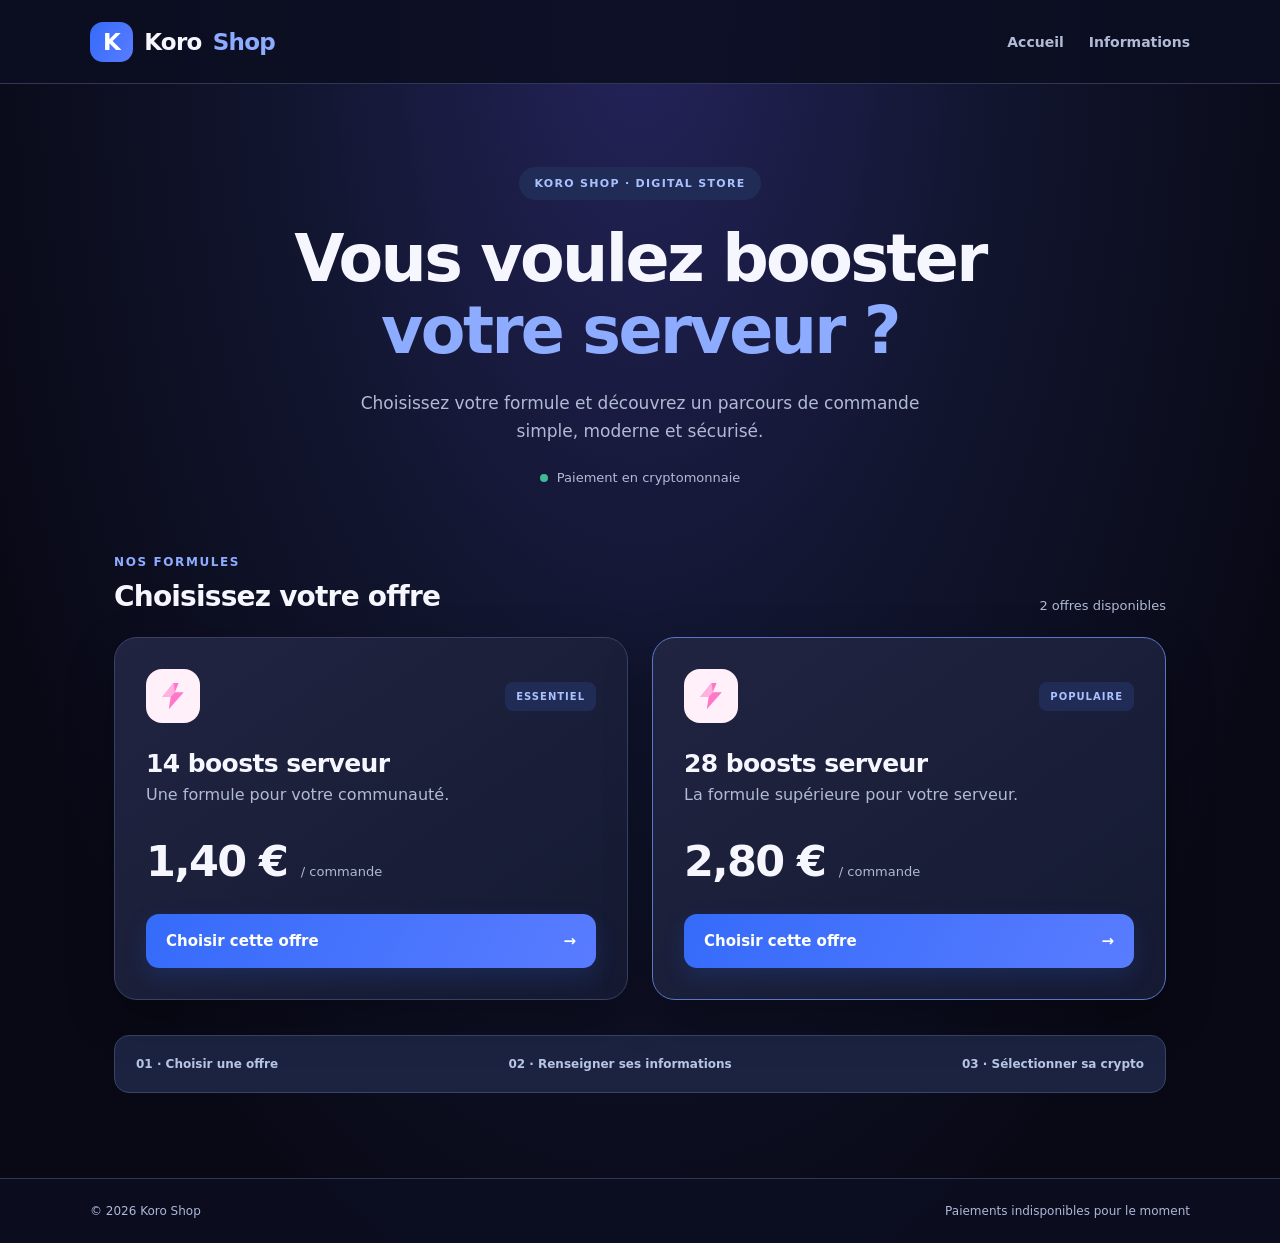
==== index.html @ 8ef01053 "Add files via upload" ====
<!doctype html><html lang="fr"><head><meta charset="utf-8"><meta name="viewport" content="width=device-width,initial-scale=1"><meta name="theme-color" content="#0c1530"><title>Koro Shop — Accueil</title><link rel="stylesheet" href="style.css"></head><body><header><a class="brand" href="index.html"><span class="mark">K</span>Koro <b>Shop</b></a><nav><a href="index.html">Accueil</a><a href="about.html">Informations</a></nav></header><main><section class="hero"><span class="pill">KORO SHOP · DIGITAL STORE</span><h1>Vous voulez booster<br><em>votre serveur ?</em></h1><p>Choisissez votre formule et découvrez un parcours de commande simple, moderne et sécurisé.</p><div class="hero-line"><span class="dot"></span> Paiement en cryptomonnaie</div></section><section class="offers"><div class="section-top"><div><span class="eyebrow">NOS FORMULES</span><h2>Choisissez votre offre</h2></div><span class="soft">2 offres disponibles</span></div><div class="grid"><article class="card"><div class="card-top"><svg class="boost-icon" viewBox="0 0 64 64" aria-label="Icône de boost" role="img"><path fill="#ff77c8" d="M33 4 9 34h18l-4 26 32-36H36l8-20z"/><path fill="#ffb2df" d="M33 4 9 34h18l9-10z"/></svg><span class="tag">ESSENTIEL</span></div><h3>14 boosts serveur</h3><p>Une formule pour votre communauté.</p><div class="price">1,40 € <small>/ commande</small></div><a class="btn" href="checkout.html?plan=14">Choisir cette offre <span>→</span></a></article><article class="card featured"><div class="card-top"><svg class="boost-icon" viewBox="0 0 64 64" aria-label="Icône de boost" role="img"><path fill="#ff77c8" d="M33 4 9 34h18l-4 26 32-36H36l8-20z"/><path fill="#ffb2df" d="M33 4 9 34h18l9-10z"/></svg><span class="tag">POPULAIRE</span></div><h3>28 boosts serveur</h3><p>La formule supérieure pour votre serveur.</p><div class="price">2,80 € <small>/ commande</small></div><a class="btn" href="checkout.html?plan=28">Choisir cette offre <span>→</span></a></article></div></section><section class="bottom-strip"><span>01 · Choisir une offre</span><span>02 · Renseigner ses informations</span><span>03 · Sélectionner sa crypto</span></section></main><footer>© 2026 Koro Shop <span>Paiements indisponibles pour le moment</span></footer><script src="app.js"></script><script src="snow.js" defer></script></body></html>
---- style.css ----
:root{font-family:Inter,ui-sans-serif,system-ui,-apple-system,"Segoe UI",sans-serif;color:#14203d;background:#f5f8ff}*{box-sizing:border-box}body{margin:0;min-height:100vh}a{text-decoration:none;color:inherit}header{height:84px;background:#fff;border-bottom:1px solid #e6ebf7;display:flex;align-items:center;gap:32px;padding:0 max(24px,calc((100% - 1100px)/2))}.brand{display:flex;align-items:center;gap:11px;font-weight:850;font-size:23px;letter-spacing:-.7px}.brand b{color:#346cf6}.mark{background:linear-gradient(145deg,#2762ee,#6da3ff);border-radius:13px;color:#fff;padding:7px 13px;font-weight:900}nav{display:flex;gap:25px;margin-left:auto;color:#66728b;font-weight:600;font-size:14px}nav a:hover{color:#3169f3}.demo{font-size:11px;letter-spacing:1px;color:#3773ee;border:1px solid #d6e4ff;border-radius:8px;padding:7px 9px;font-weight:800}main{max-width:1100px;margin:0 auto;padding:58px 24px 85px;min-height:calc(100vh - 155px)}.hero{text-align:center;padding:25px 0 66px}.pill{display:inline-block;color:#316df3;background:#e9f1ff;padding:10px 15px;border-radius:999px;font-weight:800;font-size:11px;letter-spacing:1.3px}.hero h1{font-size:clamp(38px,5.5vw,65px);line-height:1.1;letter-spacing:-2.6px;margin:23px 0}.hero h1 em{font-style:normal;color:#346df2}.hero p{max-width:610px;margin:auto;font-size:17px}.hero-line{margin-top:25px;color:#6b7b98;font-size:13px}.dot{display:inline-block;width:8px;height:8px;background:#40b997;border-radius:50%;margin-right:5px}p{color:#74809a;line-height:1.65}.section-top{display:flex;align-items:end;justify-content:space-between;margin-bottom:24px}.eyebrow{color:#3473ee;font-size:12px;font-weight:850;letter-spacing:1.6px}.section-top h2{font-size:28px;margin:10px 0 0;letter-spacing:-.8px}.soft{color:#8894ac;font-size:13px}.grid{display:grid;grid-template-columns:repeat(2,minmax(0,1fr));gap:24px}.card,.panel{background:#fff;border:1px solid #e2e9f7;border-radius:23px;padding:31px;box-shadow:0 12px 35px rgba(33,66,125,.05)}.card{transition:transform .3s cubic-bezier(.2,.8,.2,1),box-shadow .3s,border-color .3s}.card:hover{transform:translateY(-12px) scale(1.016);box-shadow:0 24px 50px rgba(45,104,225,.17);border-color:#7da6ff}.featured{border-color:#b7ceff}.card-top{display:flex;justify-content:space-between;align-items:center}.boost-icon{width:54px;height:54px;background:#fff0fa;padding:12px;border-radius:16px}.tag{font-size:10px;letter-spacing:1px;color:#316df3;background:#eaf1ff;border-radius:8px;padding:9px 11px;font-weight:850}.card h3{font-size:25px;margin:26px 0 4px;letter-spacing:-.6px}.card p{margin:0}.price{font-size:43px;font-weight:850;letter-spacing:-1.6px;margin:28px 0}.price small{font-size:13px;color:#97a2b8;font-weight:500;letter-spacing:0}.btn{display:flex;align-items:center;justify-content:space-between;gap:20px;background:linear-gradient(110deg,#2f65ed,#4a85ff);border:0;border-radius:13px;padding:18px 20px;color:#fff;font-size:15px;font-weight:800;box-shadow:0 9px 22px #326beb2b;cursor:pointer;transition:transform .2s,filter .2s}.btn:hover{transform:translateY(-2px);filter:brightness(1.05)}.btn:disabled{opacity:.4;cursor:not-allowed;transform:none}.bottom-strip{display:flex;justify-content:space-between;gap:20px;border:1px solid #e1eafa;border-radius:15px;margin-top:35px;padding:21px;color:#7c8aa5;font-size:12px;font-weight:700}.narrow{max-width:730px}.back{display:inline-block;margin-bottom:28px;color:#6c7c9b;font-size:14px}.summary{display:flex;align-items:center;justify-content:space-between;padding:22px 24px;border-radius:17px;background:#eaf0fb;color:#62728e;margin-bottom:38px;font-size:12px;font-weight:800;letter-spacing:.8px}.summary strong{font-size:23px;color:#172c55;letter-spacing:0}.stephead span{color:#3875ef;font-size:12px;font-weight:850;letter-spacing:1.4px}.stephead h1{font-size:36px;margin:12px 0 4px;letter-spacing:-1.3px}.stephead p{margin:0 0 22px}.progress{height:6px;background:#e4eaf6;border-radius:99px;margin-bottom:29px;overflow:hidden}.progress i{display:block;height:100%;background:#3977f4;border-radius:99px}.panel label{display:block;margin:12px 0 10px;font-size:14px;font-weight:750}.panel label b{color:#3776ee}.panel input{width:100%;border:1px solid #dce4f3;border-radius:12px;padding:17px;font:inherit;margin-bottom:19px;outline:none}.panel input:focus{border-color:#3977f4;box-shadow:0 0 0 3px #3977f41c}.notice{background:#eff5ff;border:1px solid #dce9ff;color:#607493;padding:17px 18px;border-radius:13px;line-height:1.6;font-size:13px;margin:18px 0 23px}.wide{width:100%}.coin-list{margin-top:19px}.coin{width:100%;display:flex;align-items:center;gap:17px;background:#fff;border:1px solid #dfe6f1;border-radius:14px;padding:15px;margin:11px 0;text-align:left;cursor:pointer;transition:background .2s,border-color .2s,transform .2s}.coin:hover{transform:translateX(3px);border-color:#a6c1ff}.coin.selected{background:#eef4ff;border-color:#3977f4}.crypto-logo{display:grid;place-items:center;color:#fff;width:47px;height:47px;border-radius:12px;font-size:29px;font-weight:800}.coin strong{display:block;font-size:16px}.coin small{display:block;color:#8795ac;margin-top:3px}.check{margin-left:auto;width:19px;height:19px;border:2px solid #c8d3e7;border-radius:50%}.coin.selected .check{border:6px solid #3a76f3}.detail-list{margin:25px 0}.detail-row{display:flex;justify-content:space-between;gap:18px;padding:17px 0;border-bottom:1px solid #e7edf8;font-size:14px}.detail-row span{color:#8591a7}.detail-row strong{text-align:right;overflow-wrap:anywhere}footer{display:flex;justify-content:space-between;gap:10px;border-top:1px solid #e5eaf5;padding:25px max(24px,calc((100% - 1100px)/2));font-size:12px;color:#8a97ae;background:#fff}@media(max-width:650px){header{height:75px;padding:0 18px;gap:12px}.brand{font-size:18px}.mark{padding:6px 10px}nav{gap:12px;font-size:12px}.demo{display:none}main{padding:35px 18px 55px}.hero{padding:15px 0 43px}.hero h1{letter-spacing:-1.5px}.hero p{font-size:15px}.grid{grid-template-columns:1fr}.card,.panel{padding:23px}.section-top h2{font-size:24px}.soft{display:none}.bottom-strip{flex-direction:column}.stephead h1{font-size:30px}footer{flex-direction:column}}@media(prefers-reduced-motion:reduce){*,*:before,*:after{transition:none!important;animation:none!important}}
/* Koro Shop · nuit bleutée inspirée de la première maquette */
:root{color-scheme:dark;color:#f6f6ff;background:#090916}
body{background:radial-gradient(ellipse at 50% 0%,#25235b 0%,#11152e 40%,#090916 78%);color:#f6f6ff}
header,footer{background:rgba(12,14,34,.88);border-color:#333653;color:#aeb8d8}
.brand,.section-top h2,.card h3,.stephead h1,.summary strong,.detail-row strong{color:#f6f6ff}
nav{color:#b2bbd6}nav a:hover{color:#a6bdff}
.mark,.btn{background:linear-gradient(115deg,#356bfa,#597cff)}.brand b,.hero h1 em,.eyebrow{color:#8eacff}
.hero p,p,.soft,.hero-line,.card p{color:#b1bad5}
.pill,.tag{background:#202c55;color:#a9c2ff}
.card,.panel{background:linear-gradient(145deg,#202441,#151a32);border-color:#3a4163;box-shadow:0 18px 48px #0004}
.card:hover{border-color:#638eff;box-shadow:0 24px 55px #132f88a1}
.featured{border-color:#5b76c7}
.price small,.back,.detail-row span{color:#aeb9d3}
.bottom-strip,.summary,.notice{background:#1b2341;border-color:#384568;color:#b7c5e5}
.panel input,.coin{background:#141a31;border-color:#3d4868;color:#f5f7ff}
.panel input:focus,.coin.selected{background:#202d51;border-color:#7199ff}
.coin small{color:#b0bed9}.detail-row{border-color:#38425e}
footer{position:relative;z-index:2}
main,header{position:relative;z-index:2}
.snowfield{position:fixed;inset:0;pointer-events:none;overflow:hidden;z-index:1}
.snowflake{position:absolute;top:-15px;border-radius:50%;background:#e4edff;opacity:.55;animation:snowfall linear infinite;filter:blur(.3px)}
@keyframes snowfall{from{transform:translate3d(0,-15px,0)}to{transform:translate3d(45px,105vh,0)}}
@media(prefers-reduced-motion:reduce){.snowfield{display:none}}
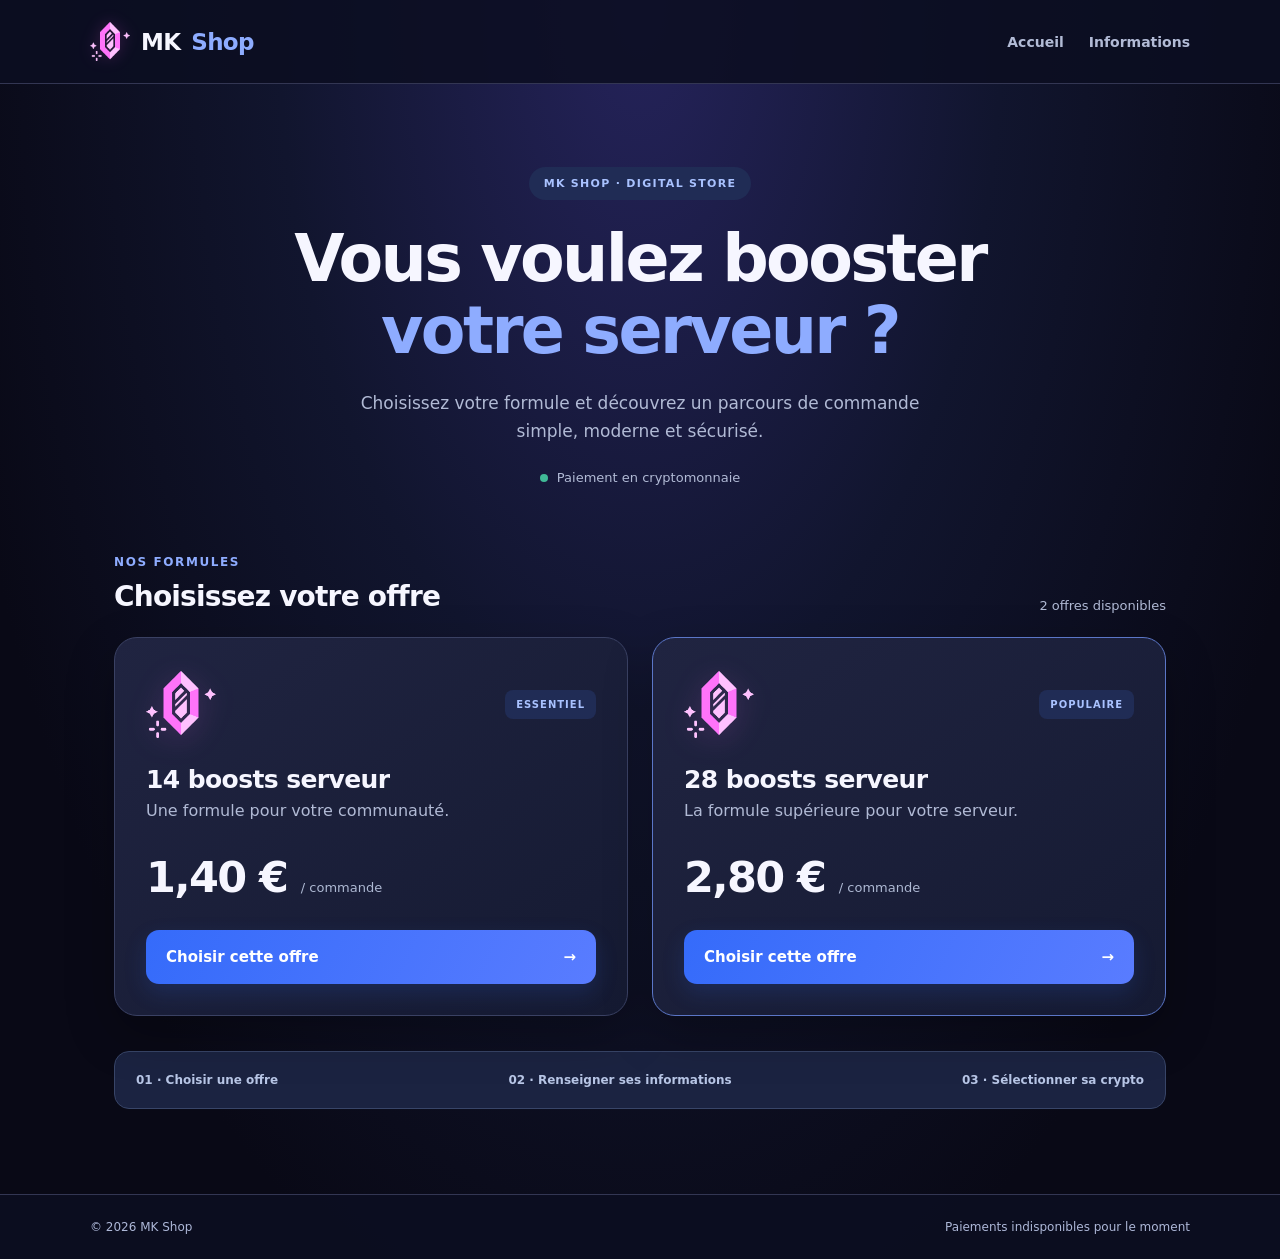
==== commit 33c8c6ab: "Add files via upload" ====
--- a/index.html
+++ b/index.html
@@ -1 +1 @@
-<!doctype html><html lang="fr"><head><meta charset="utf-8"><meta name="viewport" content="width=device-width,initial-scale=1"><meta name="theme-color" content="#0c1530"><title>Koro Shop — Accueil</title><link rel="stylesheet" href="style.css"></head><body><header><a class="brand" href="index.html"><span class="mark">K</span>Koro <b>Shop</b></a><nav><a href="index.html">Accueil</a><a href="about.html">Informations</a></nav></header><main><section class="hero"><span class="pill">KORO SHOP · DIGITAL STORE</span><h1>Vous voulez booster<br><em>votre serveur ?</em></h1><p>Choisissez votre formule et découvrez un parcours de commande simple, moderne et sécurisé.</p><div class="hero-line"><span class="dot"></span> Paiement en cryptomonnaie</div></section><section class="offers"><div class="section-top"><div><span class="eyebrow">NOS FORMULES</span><h2>Choisissez votre offre</h2></div><span class="soft">2 offres disponibles</span></div><div class="grid"><article class="card"><div class="card-top"><svg class="boost-icon" viewBox="0 0 64 64" aria-label="Icône de boost" role="img"><path fill="#ff77c8" d="M33 4 9 34h18l-4 26 32-36H36l8-20z"/><path fill="#ffb2df" d="M33 4 9 34h18l9-10z"/></svg><span class="tag">ESSENTIEL</span></div><h3>14 boosts serveur</h3><p>Une formule pour votre communauté.</p><div class="price">1,40 € <small>/ commande</small></div><a class="btn" href="checkout.html?plan=14">Choisir cette offre <span>→</span></a></article><article class="card featured"><div class="card-top"><svg class="boost-icon" viewBox="0 0 64 64" aria-label="Icône de boost" role="img"><path fill="#ff77c8" d="M33 4 9 34h18l-4 26 32-36H36l8-20z"/><path fill="#ffb2df" d="M33 4 9 34h18l9-10z"/></svg><span class="tag">POPULAIRE</span></div><h3>28 boosts serveur</h3><p>La formule supérieure pour votre serveur.</p><div class="price">2,80 € <small>/ commande</small></div><a class="btn" href="checkout.html?plan=28">Choisir cette offre <span>→</span></a></article></div></section><section class="bottom-strip"><span>01 · Choisir une offre</span><span>02 · Renseigner ses informations</span><span>03 · Sélectionner sa crypto</span></section></main><footer>© 2026 Koro Shop <span>Paiements indisponibles pour le moment</span></footer><script src="app.js"></script><script src="snow.js" defer></script></body></html>+<!doctype html><html lang="fr"><head><meta charset="utf-8"><meta name="viewport" content="width=device-width,initial-scale=1"><meta name="theme-color" content="#0c1530"><title>MK Shop — Accueil</title><link rel="stylesheet" href="style.css"></head><body><header><a class="brand" href="index.html"><img class="brand-logo" src="boost-logo.png" alt="Logo MK Shop">MK <b>Shop</b></a><nav><a href="index.html">Accueil</a><a href="about.html">Informations</a></nav></header><main><section class="hero"><span class="pill">MK SHOP · DIGITAL STORE</span><h1>Vous voulez booster<br><em>votre serveur ?</em></h1><p>Choisissez votre formule et découvrez un parcours de commande simple, moderne et sécurisé.</p><div class="hero-line"><span class="dot"></span> Paiement en cryptomonnaie</div></section><section class="offers"><div class="section-top"><div><span class="eyebrow">NOS FORMULES</span><h2>Choisissez votre offre</h2></div><span class="soft">2 offres disponibles</span></div><div class="grid"><article class="card"><div class="card-top"><img class="boost-icon" src="boost-logo.png" alt="Boost serveur Discord"><span class="tag">ESSENTIEL</span></div><h3>14 boosts serveur</h3><p>Une formule pour votre communauté.</p><div class="price">1,40 € <small>/ commande</small></div><a class="btn" href="checkout.html?plan=14">Choisir cette offre <span>→</span></a></article><article class="card featured"><div class="card-top"><img class="boost-icon" src="boost-logo.png" alt="Boost serveur Discord"><span class="tag">POPULAIRE</span></div><h3>28 boosts serveur</h3><p>La formule supérieure pour votre serveur.</p><div class="price">2,80 € <small>/ commande</small></div><a class="btn" href="checkout.html?plan=28">Choisir cette offre <span>→</span></a></article></div></section><section class="bottom-strip"><span>01 · Choisir une offre</span><span>02 · Renseigner ses informations</span><span>03 · Sélectionner sa crypto</span></section></main><footer>© 2026 MK Shop <span>Paiements indisponibles pour le moment</span></footer><script src="app.js"></script><script src="snow.js" defer></script></body></html>
--- a/style.css
+++ b/style.css
@@ -22,3 +22,8 @@
 .snowflake{position:absolute;top:-15px;border-radius:50%;background:#e4edff;opacity:.55;animation:snowfall linear infinite;filter:blur(.3px)}
 @keyframes snowfall{from{transform:translate3d(0,-15px,0)}to{transform:translate3d(45px,105vh,0)}}
 @media(prefers-reduced-motion:reduce){.snowfield{display:none}}
+
+/* MK Shop V5: logo rose fourni */
+.brand-logo{width:40px;height:40px;object-fit:contain;filter:drop-shadow(0 0 8px rgba(255,100,245,.22))}
+.boost-icon{width:70px;height:70px;object-fit:contain;padding:0;background:transparent;border-radius:0;filter:drop-shadow(0 6px 14px rgba(244,107,246,.18))}
+@media(max-width:650px){.brand-logo{width:34px;height:34px}}
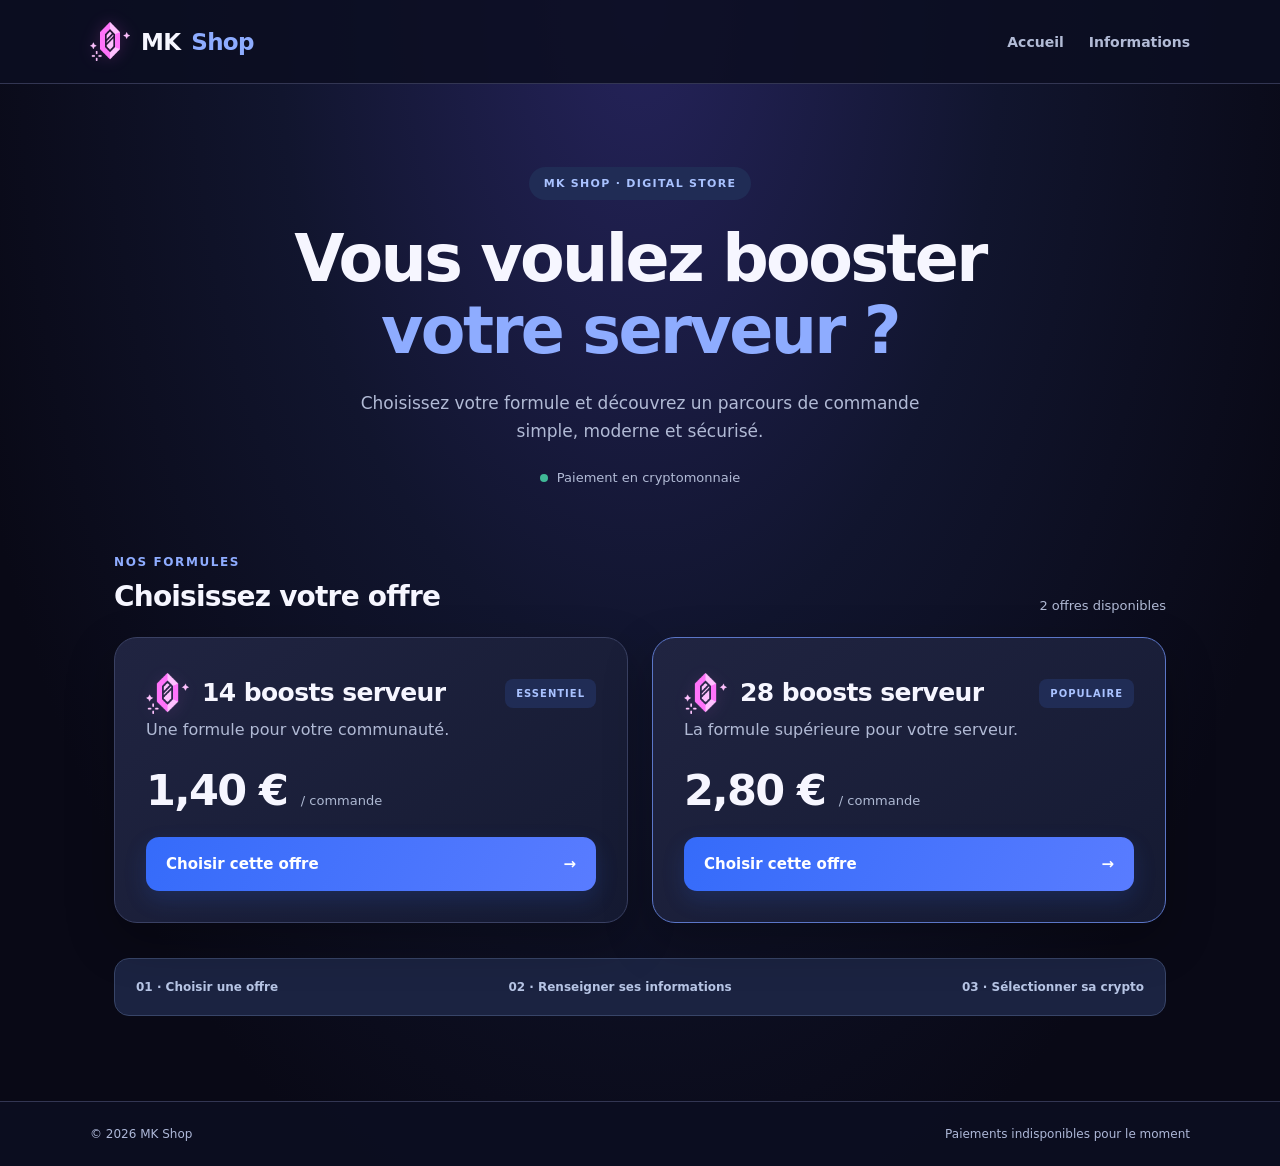
==== commit 575e9623: "Add files via upload" ====
--- a/index.html
+++ b/index.html
@@ -1 +1 @@
-<!doctype html><html lang="fr"><head><meta charset="utf-8"><meta name="viewport" content="width=device-width,initial-scale=1"><meta name="theme-color" content="#0c1530"><title>MK Shop — Accueil</title><link rel="stylesheet" href="style.css"></head><body><header><a class="brand" href="index.html"><img class="brand-logo" src="boost-logo.png" alt="Logo MK Shop">MK <b>Shop</b></a><nav><a href="index.html">Accueil</a><a href="about.html">Informations</a></nav></header><main><section class="hero"><span class="pill">MK SHOP · DIGITAL STORE</span><h1>Vous voulez booster<br><em>votre serveur ?</em></h1><p>Choisissez votre formule et découvrez un parcours de commande simple, moderne et sécurisé.</p><div class="hero-line"><span class="dot"></span> Paiement en cryptomonnaie</div></section><section class="offers"><div class="section-top"><div><span class="eyebrow">NOS FORMULES</span><h2>Choisissez votre offre</h2></div><span class="soft">2 offres disponibles</span></div><div class="grid"><article class="card"><div class="card-top"><img class="boost-icon" src="boost-logo.png" alt="Boost serveur Discord"><span class="tag">ESSENTIEL</span></div><h3>14 boosts serveur</h3><p>Une formule pour votre communauté.</p><div class="price">1,40 € <small>/ commande</small></div><a class="btn" href="checkout.html?plan=14">Choisir cette offre <span>→</span></a></article><article class="card featured"><div class="card-top"><img class="boost-icon" src="boost-logo.png" alt="Boost serveur Discord"><span class="tag">POPULAIRE</span></div><h3>28 boosts serveur</h3><p>La formule supérieure pour votre serveur.</p><div class="price">2,80 € <small>/ commande</small></div><a class="btn" href="checkout.html?plan=28">Choisir cette offre <span>→</span></a></article></div></section><section class="bottom-strip"><span>01 · Choisir une offre</span><span>02 · Renseigner ses informations</span><span>03 · Sélectionner sa crypto</span></section></main><footer>© 2026 MK Shop <span>Paiements indisponibles pour le moment</span></footer><script src="app.js"></script><script src="snow.js" defer></script></body></html>+<!doctype html><html lang="fr"><head><meta charset="utf-8"><meta name="viewport" content="width=device-width,initial-scale=1"><meta name="theme-color" content="#0c1530"><title>MK Shop — Accueil</title><link rel="stylesheet" href="style.css"></head><body><header><a class="brand" href="index.html"><img class="brand-logo" src="boost-logo.png" alt="Logo MK Shop">MK <b>Shop</b></a><nav><a href="index.html">Accueil</a><a href="about.html">Informations</a></nav></header><main><section class="hero"><span class="pill">MK SHOP · DIGITAL STORE</span><h1>Vous voulez booster<br><em>votre serveur ?</em></h1><p>Choisissez votre formule et découvrez un parcours de commande simple, moderne et sécurisé.</p><div class="hero-line"><span class="dot"></span> Paiement en cryptomonnaie</div></section><section class="offers"><div class="section-top"><div><span class="eyebrow">NOS FORMULES</span><h2>Choisissez votre offre</h2></div><span class="soft">2 offres disponibles</span></div><div class="grid"><article class="card"><div class="card-top"><div class="offer-heading"><img class="boost-icon" src="boost-logo.png" alt="Boost serveur Discord"><h3>14 boosts serveur</h3></div><span class="tag">ESSENTIEL</span></div><p>Une formule pour votre communauté.</p><div class="price">1,40 € <small>/ commande</small></div><a class="btn" href="checkout.html?plan=14">Choisir cette offre <span>→</span></a></article><article class="card featured"><div class="card-top"><div class="offer-heading"><img class="boost-icon" src="boost-logo.png" alt="Boost serveur Discord"><h3>28 boosts serveur</h3></div><span class="tag">POPULAIRE</span></div><p>La formule supérieure pour votre serveur.</p><div class="price">2,80 € <small>/ commande</small></div><a class="btn" href="checkout.html?plan=28">Choisir cette offre <span>→</span></a></article></div></section><section class="bottom-strip"><span>01 · Choisir une offre</span><span>02 · Renseigner ses informations</span><span>03 · Sélectionner sa crypto</span></section></main><footer>© 2026 MK Shop <span>Paiements indisponibles pour le moment</span></footer><script src="app.js"></script><script src="snow.js" defer></script></body></html>
--- a/style.css
+++ b/style.css
@@ -27,3 +27,20 @@
 .brand-logo{width:40px;height:40px;object-fit:contain;filter:drop-shadow(0 0 8px rgba(255,100,245,.22))}
 .boost-icon{width:70px;height:70px;object-fit:contain;padding:0;background:transparent;border-radius:0;filter:drop-shadow(0 6px 14px rgba(244,107,246,.18))}
 @media(max-width:650px){.brand-logo{width:34px;height:34px}}
+
+/* V6 · refinement: smaller boost marks, mobile and accessibility */
+.boost-icon{width:43px;height:43px;max-width:43px;max-height:43px;display:block;flex:none;filter:drop-shadow(0 3px 8px rgba(244,107,246,.12))}
+.card-top{min-height:48px}.card{will-change:auto;transform:translateZ(0)}
+.card:focus-within{border-color:#80a5ff;box-shadow:0 18px 45px #132f8870}
+.btn:focus-visible,.coin:focus-visible,a:focus-visible{outline:3px solid #a4bdff;outline-offset:4px}
+button,input,a{-webkit-tap-highlight-color:transparent}
+body{overflow-x:hidden}img{max-width:100%}
+.hero h1{text-wrap:balance}.card h3{margin-top:20px}.price{margin:22px 0}
+@media(hover:none){.card:hover{transform:none;box-shadow:0 18px 48px #0004}.btn:hover{transform:none}.coin:hover{transform:none}}
+@media(max-width:650px){.boost-icon{width:39px;height:39px}.card-top{min-height:42px}.card h3{margin-top:17px}.price{margin:20px 0}.card{border-radius:19px}.hero h1{font-size:clamp(33px,9vw,48px)}.brand{white-space:nowrap}.section-top{gap:10px}}
+@media(max-width:360px){header{padding-inline:12px}nav{gap:9px;font-size:11px}.brand{font-size:16px}.brand-logo{width:29px;height:29px}}
+
+/* V7: offer title aligned horizontally with boost icon */
+.offer-heading{display:flex;align-items:center;gap:13px;min-width:0}.card .offer-heading h3{margin:0;font-size:clamp(18px,2.2vw,25px);line-height:1.2}.card-top{gap:10px}.card-top .tag{flex-shrink:0}@media(max-width:420px){.offer-heading{gap:9px}.card .offer-heading h3{font-size:19px}.card-top .tag{font-size:9px;padding:7px 8px}}
+
+.field-help{display:block;margin:-8px 0 17px;color:#aebcdb;font-size:12px;line-height:1.5}
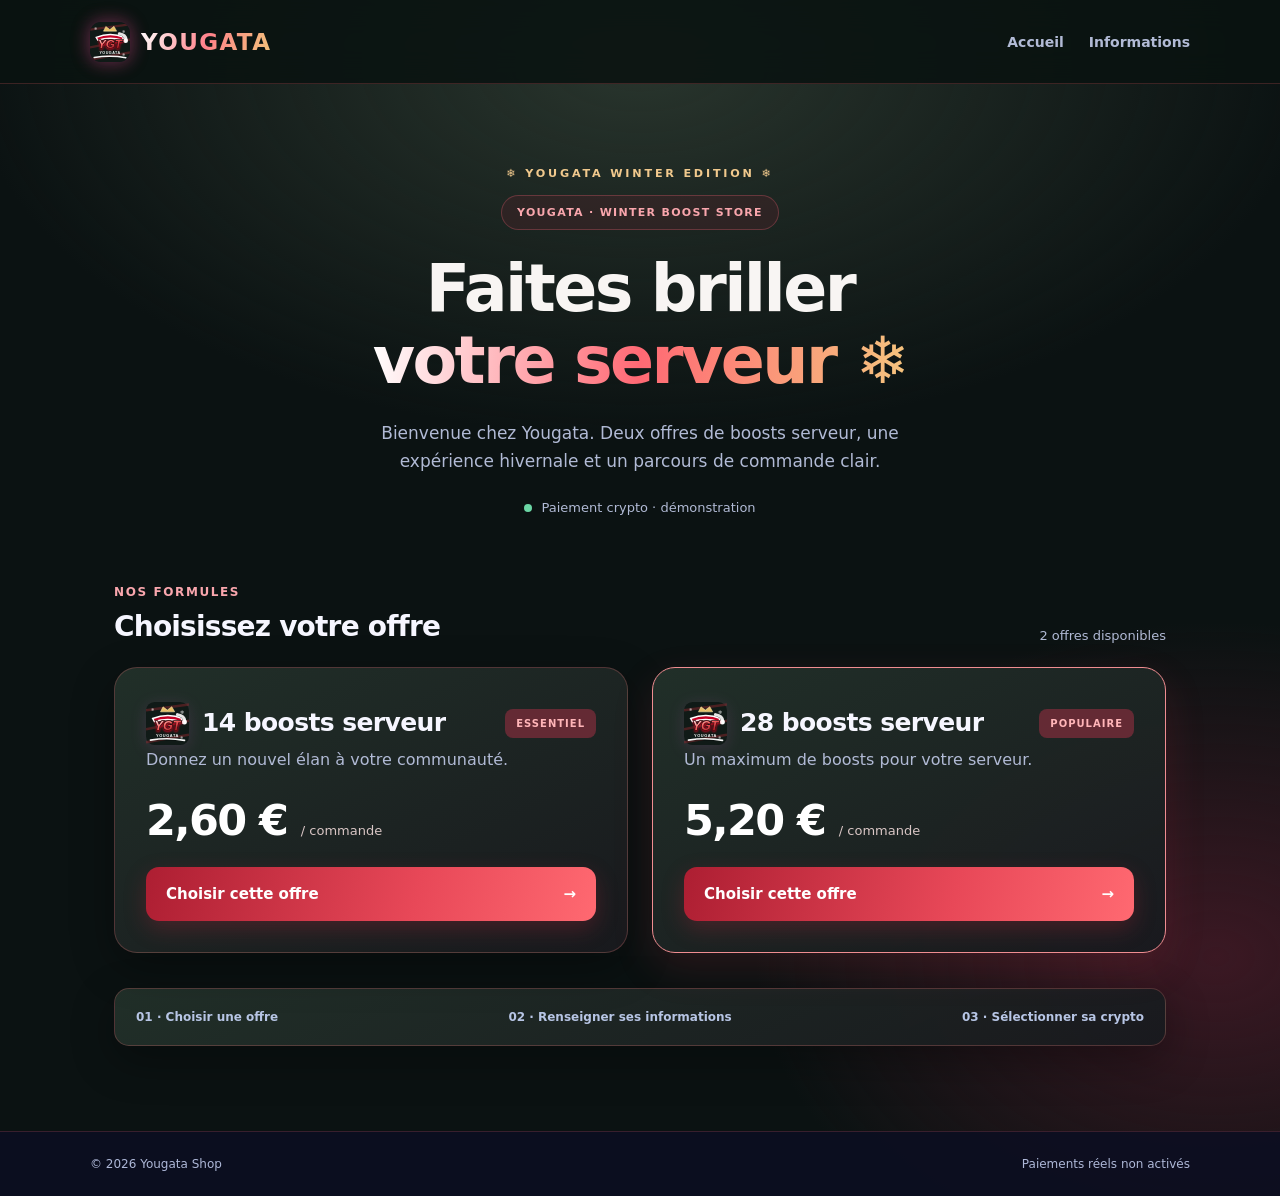
==== commit 442598d1: "Add files via upload" ====
--- a/index.html
+++ b/index.html
@@ -1 +1 @@
-<!doctype html><html lang="fr"><head><meta charset="utf-8"><meta name="viewport" content="width=device-width,initial-scale=1"><meta name="theme-color" content="#0c1530"><title>MK Shop — Accueil</title><link rel="stylesheet" href="style.css"></head><body><header><a class="brand" href="index.html"><img class="brand-logo" src="boost-logo.png" alt="Logo MK Shop">MK <b>Shop</b></a><nav><a href="index.html">Accueil</a><a href="about.html">Informations</a></nav></header><main><section class="hero"><span class="pill">MK SHOP · DIGITAL STORE</span><h1>Vous voulez booster<br><em>votre serveur ?</em></h1><p>Choisissez votre formule et découvrez un parcours de commande simple, moderne et sécurisé.</p><div class="hero-line"><span class="dot"></span> Paiement en cryptomonnaie</div></section><section class="offers"><div class="section-top"><div><span class="eyebrow">NOS FORMULES</span><h2>Choisissez votre offre</h2></div><span class="soft">2 offres disponibles</span></div><div class="grid"><article class="card"><div class="card-top"><div class="offer-heading"><img class="boost-icon" src="boost-logo.png" alt="Boost serveur Discord"><h3>14 boosts serveur</h3></div><span class="tag">ESSENTIEL</span></div><p>Une formule pour votre communauté.</p><div class="price">1,40 € <small>/ commande</small></div><a class="btn" href="checkout.html?plan=14">Choisir cette offre <span>→</span></a></article><article class="card featured"><div class="card-top"><div class="offer-heading"><img class="boost-icon" src="boost-logo.png" alt="Boost serveur Discord"><h3>28 boosts serveur</h3></div><span class="tag">POPULAIRE</span></div><p>La formule supérieure pour votre serveur.</p><div class="price">2,80 € <small>/ commande</small></div><a class="btn" href="checkout.html?plan=28">Choisir cette offre <span>→</span></a></article></div></section><section class="bottom-strip"><span>01 · Choisir une offre</span><span>02 · Renseigner ses informations</span><span>03 · Sélectionner sa crypto</span></section></main><footer>© 2026 MK Shop <span>Paiements indisponibles pour le moment</span></footer><script src="app.js"></script><script src="snow.js" defer></script></body></html>+<!doctype html><html lang="fr"><head><meta charset="utf-8"><meta name="viewport" content="width=device-width,initial-scale=1"><meta name="theme-color" content="#0d1615"><title>Yougata Shop — Accueil</title><link rel="stylesheet" href="style.css"></head><body><header><a class="brand" href="index.html"><img class="brand-logo" src="yougata-logo.svg" alt="Logo Yougata Shop"><b>YOUGATA</b></a><nav><a href="index.html">Accueil</a><a href="about.html">Informations</a></nav></header><main><section class="hero"><span class="pill">YOUGATA · WINTER BOOST STORE</span><h1>Faites briller<br><em>votre serveur ❄</em></h1><p>Bienvenue chez Yougata. Deux offres de boosts serveur, une expérience hivernale et un parcours de commande clair.</p><div class="hero-line"><span class="dot"></span> Paiement crypto · démonstration</div></section><section class="offers"><div class="section-top"><div><span class="eyebrow">NOS FORMULES</span><h2>Choisissez votre offre</h2></div><span class="soft">2 offres disponibles</span></div><div class="grid"><article class="card"><div class="card-top"><div class="offer-heading"><img class="boost-icon" src="yougata-logo.svg" alt="Boost serveur Discord"><h3>14 boosts serveur</h3></div><span class="tag">ESSENTIEL</span></div><p>Donnez un nouvel élan à votre communauté.</p><div class="price">2,60 € <small>/ commande</small></div><a class="btn" href="checkout.html?plan=14">Choisir cette offre <span>→</span></a></article><article class="card featured"><div class="card-top"><div class="offer-heading"><img class="boost-icon" src="yougata-logo.svg" alt="Boost serveur Discord"><h3>28 boosts serveur</h3></div><span class="tag">POPULAIRE</span></div><p>Un maximum de boosts pour votre serveur.</p><div class="price">5,20 € <small>/ commande</small></div><a class="btn" href="checkout.html?plan=28">Choisir cette offre <span>→</span></a></article></div></section><section class="bottom-strip"><span>01 · Choisir une offre</span><span>02 · Renseigner ses informations</span><span>03 · Sélectionner sa crypto</span></section></main><footer>© 2026 Yougata Shop <span>Paiements réels non activés</span></footer><script src="app.js"></script><script src="snow.js" defer></script></body></html>
--- a/style.css
+++ b/style.css
@@ -44,3 +44,37 @@
 .offer-heading{display:flex;align-items:center;gap:13px;min-width:0}.card .offer-heading h3{margin:0;font-size:clamp(18px,2.2vw,25px);line-height:1.2}.card-top{gap:10px}.card-top .tag{flex-shrink:0}@media(max-width:420px){.offer-heading{gap:9px}.card .offer-heading h3{font-size:19px}.card-top .tag{font-size:9px;padding:7px 8px}}
 
 .field-help{display:block;margin:-8px 0 17px;color:#aebcdb;font-size:12px;line-height:1.5}
+
+.wallet-panel{margin:22px 0;padding:19px;border-radius:16px;background:#0a1530;border:1px solid #49649e}.wallet-panel[hidden]{display:none}.wallet-panel p{color:#cad6f5}.wallet-address{padding:15px 12px;margin:13px 0 15px;border:1px solid #6074a2;border-radius:10px;overflow-wrap:anywhere;font-family:ui-monospace,monospace;font-size:14px;color:#fff;background:#101f43;user-select:all}.wallet-panel .btn{margin-bottom:12px}
+
+.quote-box{margin:18px 0;padding:20px;border:1px solid rgba(125,165,255,.3);border-radius:16px;background:rgba(40,78,145,.15)}.quote-box #crypto-amount{display:block;font-size:clamp(1.2rem,3vw,1.8rem);overflow-wrap:anywhere;margin:12px 0;color:#eaf2ff}.quote-box .btn{margin-top:9px}.quote-box #quote-status{margin:12px 0 0}.quote-box .field-help{line-height:1.6}
+
+/* V13 — checkout inspired by the user-provided two-column layout, MK Shop branding */
+.pay-layout{max-width:1240px;margin:40px auto 80px;display:grid;grid-template-columns:minmax(260px,350px) minmax(0,1fr);gap:48px;padding:0 24px;align-items:start}.pay-aside{position:sticky;top:26px;padding:25px;border:1px solid #34466d;background:#101b38;border-radius:18px}.pay-aside h1{font-size:27px;margin:14px 0 30px}.pay-item{display:flex;gap:12px;align-items:center;padding:18px 0;border-top:1px solid #2c3b5b;border-bottom:1px solid #2c3b5b}.pay-item img{width:42px;height:42px;object-fit:contain}.pay-item div{flex:1;min-width:0}.pay-item small,.invoice-head small{display:block;color:#9bafd3;margin-top:5px}.pay-item strong{font-size:14px}.pay-total{display:flex;justify-content:space-between;align-items:center;padding:25px 0;font-size:17px}.pay-steps{display:flex;gap:13px;flex-wrap:wrap;color:#9caed3;font-size:12px;margin-bottom:24px}.pay-steps strong{color:#dce8ff}.pay-main{min-width:0}.pay-main>.panel{margin-bottom:16px}.pay-invoice{border:1px solid #34466d;border-radius:17px;background:#101b38;overflow:hidden;margin:16px 0}.invoice-head{padding:18px 20px;display:flex;align-items:center;justify-content:space-between;gap:12px;border-bottom:1px solid #34466d;flex-wrap:wrap}.pay-status{font-size:12px;color:#b7c5e1}.pay-status i{display:inline-block;width:8px;height:8px;background:#f0bc50;border-radius:50%;margin-right:6px}.invoice-body{padding:22px}.qr-area{min-height:235px;display:flex;flex-direction:column;align-items:center;justify-content:center;gap:8px;background:#fff;color:#34415c;border-radius:14px;margin-bottom:20px}.qr-area img{image-rendering:pixelated}.qr-area small{font-size:11px;color:#6c7690}.pay-how{margin-top:20px;border-top:1px solid #34466d;padding-top:15px}.pay-how p{font-size:13px;color:#b5c5e5}.pay-info{margin-top:20px}.pay-info .detail-row{overflow-wrap:anywhere}.pay-info .detail-row strong{text-align:right;max-width:65%}@media(max-width:780px){.pay-layout{display:block;margin:22px auto;padding:0 14px}.pay-aside{position:static;margin-bottom:26px}.invoice-body{padding:14px}.pay-steps{font-size:11px}}
+
+.quote-detail{display:flex;justify-content:space-between;gap:16px;padding:12px 0;border-top:1px solid rgba(125,165,255,.17);font-size:13px;align-items:center}.quote-detail span{color:#aebfe2}.quote-detail strong{text-align:right;overflow-wrap:anywhere}.demo-flow{display:grid;gap:8px;margin:15px 0}.demo-flow span{font-size:13px;padding:10px 12px;background:rgba(125,165,255,.09);border-radius:9px;color:#d9e6ff}
+
+/* V15 — page de test Discord réservée à l'administrateur */
+.admin-test-page{max-width:720px;margin:65px auto 110px;padding:0 20px}.admin-test-panel{padding:clamp(22px,5vw,38px)}.admin-test-panel h1{font-size:clamp(24px,4vw,34px);margin:12px 0 16px}.admin-test-panel>p{color:#b7c8e8;line-height:1.65}.admin-test-panel form{margin-top:26px;display:grid;gap:12px}.admin-test-panel label{font-weight:700}.admin-test-panel input{width:100%;min-height:50px;padding:13px 15px;border-radius:11px;background:#0b1630;border:1px solid #6074a2;color:#fff;font:inherit;box-sizing:border-box}.admin-test-panel input:focus{outline:2px solid #7196ff;outline-offset:2px}.admin-hint{font-size:12px;color:#9cb0d6!important;line-height:1.55}.admin-result{padding:14px;border-radius:10px;background:#111f42;border:1px solid #354b79;overflow-wrap:anywhere;margin-top:22px!important}.admin-test-panel button:disabled{opacity:.65;cursor:wait}
+
+/* Yougata Winter Edition — custom visual layer */
+:root{color-scheme:dark;--you-red:#ed334b;--you-red-soft:#ff7180;--you-green:#14352a;--you-gold:#f6d48b}
+html{scroll-behavior:smooth}
+body{background:radial-gradient(ellipse 75% 45% at 50% 5%,#29352d 0%,transparent 70%),radial-gradient(ellipse 45% 35% at 95% 80%,#3b1823 0%,transparent 80%),#0b1212;color:#f8f5f3}
+body:before{content:"";position:fixed;inset:0;pointer-events:none;opacity:.16;background:repeating-linear-gradient(115deg,transparent 0 48px,#f6e8df 49px,transparent 50px 100px);z-index:-1}
+header{background:rgba(10,19,17,.87);border-bottom:1px solid rgba(239,93,99,.22);backdrop-filter:blur(16px)}
+.brand{letter-spacing:.06em;font-weight:900}.brand b{background:linear-gradient(110deg,#fff,#ff818a,#f1c37a);background-clip:text;-webkit-background-clip:text;color:transparent}
+.brand-logo{border-radius:11px;box-shadow:0 0 20px #e33b4b44}
+.hero{position:relative}.hero:before{content:"❄  YOUGATA WINTER EDITION  ❄";display:block;font-size:.7rem;letter-spacing:.25em;color:#f1c98d;margin-bottom:15px;font-weight:900}
+.hero h1 em{background:linear-gradient(95deg,#fff,#ff6974,#f6c57e);-webkit-background-clip:text;background-clip:text;color:transparent;font-style:normal}
+.pill,.eyebrow{color:#f9a6ad!important}.pill{border:1px solid #f166764a;background:#55232c55}
+.card,.panel,.pay-aside,.pay-invoice,.quote-box,.bottom-strip,.notice{background:linear-gradient(155deg,rgba(34,49,42,.96),rgba(25,26,30,.97))!important;border-color:#a65a5b66!important;box-shadow:0 14px 44px #0005}
+.card.featured{border-color:#f08d91!important;box-shadow:0 15px 42px #d9374d24}
+.card:hover{transform:translateY(-6px);border-color:#ff8c91!important;box-shadow:0 22px 50px #f54b5833}
+.btn{background:linear-gradient(105deg,#ad1e32,#e84858 60%,#ff6971)!important;color:#fff!important;box-shadow:0 8px 22px #ac26374d;transition:transform .2s,filter .2s,box-shadow .2s}
+.btn:hover{transform:translateY(-2px);filter:brightness(1.08);box-shadow:0 11px 28px #d72d4566}
+.tag{background:#642a34!important;color:#ffb5b8!important}.price{color:#fff}.price small{color:#d9c6c5}
+.coin{background:#161e1e!important;border-color:#685255!important}.coin:hover,.coin.active,.coin.selected{border-color:#f27d86!important;background:#322529!important}
+input{background:#101b1b!important;border-color:#72555a!important;color:#fff!important}input:focus-visible,button:focus-visible,a:focus-visible{outline:3px solid #ffb0b3!important;outline-offset:3px}
+footer{border-top:1px solid #7e3a4566} .dot,.pay-status i{background:#6bd6a4!important}
+@media(prefers-reduced-motion:reduce){*,*:before,*:after{animation-duration:.01ms!important;transition-duration:.01ms!important;scroll-behavior:auto!important}}
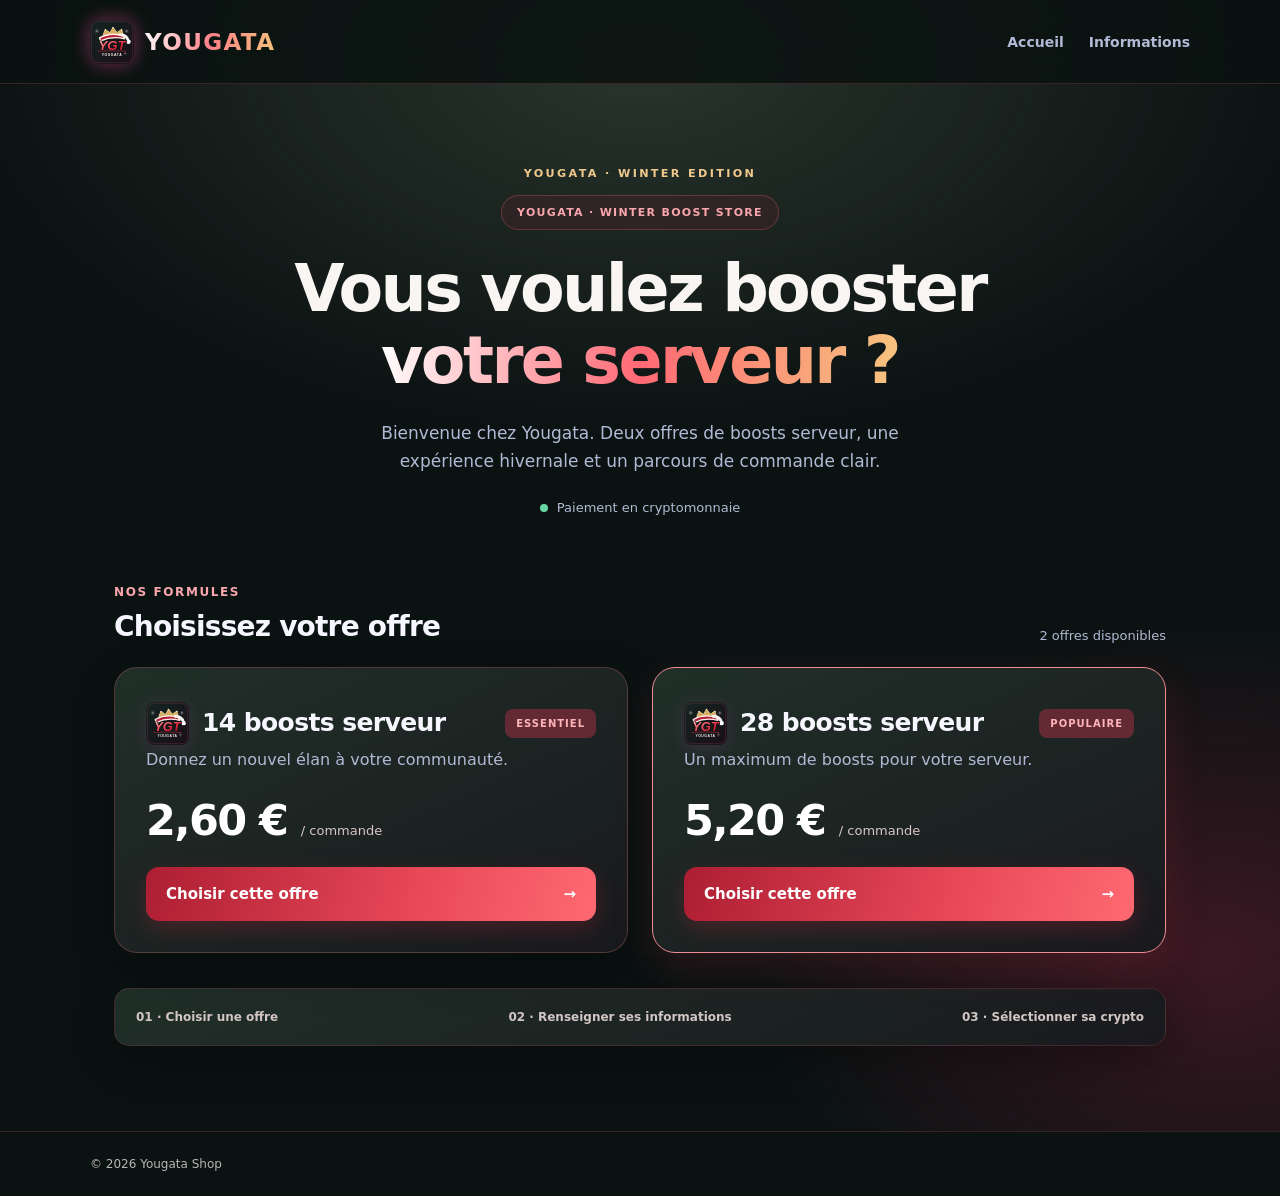
==== commit 5b0183cb: "Add files via upload" ====
--- a/index.html
+++ b/index.html
@@ -1 +1 @@
-<!doctype html><html lang="fr"><head><meta charset="utf-8"><meta name="viewport" content="width=device-width,initial-scale=1"><meta name="theme-color" content="#0d1615"><title>Yougata Shop — Accueil</title><link rel="stylesheet" href="style.css"></head><body><header><a class="brand" href="index.html"><img class="brand-logo" src="yougata-logo.svg" alt="Logo Yougata Shop"><b>YOUGATA</b></a><nav><a href="index.html">Accueil</a><a href="about.html">Informations</a></nav></header><main><section class="hero"><span class="pill">YOUGATA · WINTER BOOST STORE</span><h1>Faites briller<br><em>votre serveur ❄</em></h1><p>Bienvenue chez Yougata. Deux offres de boosts serveur, une expérience hivernale et un parcours de commande clair.</p><div class="hero-line"><span class="dot"></span> Paiement crypto · démonstration</div></section><section class="offers"><div class="section-top"><div><span class="eyebrow">NOS FORMULES</span><h2>Choisissez votre offre</h2></div><span class="soft">2 offres disponibles</span></div><div class="grid"><article class="card"><div class="card-top"><div class="offer-heading"><img class="boost-icon" src="yougata-logo.svg" alt="Boost serveur Discord"><h3>14 boosts serveur</h3></div><span class="tag">ESSENTIEL</span></div><p>Donnez un nouvel élan à votre communauté.</p><div class="price">2,60 € <small>/ commande</small></div><a class="btn" href="checkout.html?plan=14">Choisir cette offre <span>→</span></a></article><article class="card featured"><div class="card-top"><div class="offer-heading"><img class="boost-icon" src="yougata-logo.svg" alt="Boost serveur Discord"><h3>28 boosts serveur</h3></div><span class="tag">POPULAIRE</span></div><p>Un maximum de boosts pour votre serveur.</p><div class="price">5,20 € <small>/ commande</small></div><a class="btn" href="checkout.html?plan=28">Choisir cette offre <span>→</span></a></article></div></section><section class="bottom-strip"><span>01 · Choisir une offre</span><span>02 · Renseigner ses informations</span><span>03 · Sélectionner sa crypto</span></section></main><footer>© 2026 Yougata Shop <span>Paiements réels non activés</span></footer><script src="app.js"></script><script src="snow.js" defer></script></body></html>+<!doctype html><html lang="fr"><head><meta charset="utf-8"><meta name="viewport" content="width=device-width,initial-scale=1"><meta name="theme-color" content="#0d1615"><title>Yougata Shop — Accueil</title><link rel="stylesheet" href="style.css"></head><body><header><a class="brand" href="index.html"><img class="brand-logo" src="yougata-logo.svg" alt="Logo Yougata Shop"><b>YOUGATA</b></a><nav><a href="index.html">Accueil</a><a href="about.html">Informations</a></nav></header><main><section class="hero"><span class="pill">YOUGATA · WINTER BOOST STORE</span><h1>Vous voulez booster<br><em>votre serveur ?</em></h1><p>Bienvenue chez Yougata. Deux offres de boosts serveur, une expérience hivernale et un parcours de commande clair.</p><div class="hero-line"><span class="dot"></span> Paiement en cryptomonnaie</div></section><section class="offers"><div class="section-top"><div><span class="eyebrow">NOS FORMULES</span><h2>Choisissez votre offre</h2></div><span class="soft">2 offres disponibles</span></div><div class="grid"><article class="card"><div class="card-top"><div class="offer-heading"><img class="boost-icon" src="yougata-logo.svg" alt="Boost serveur Discord"><h3>14 boosts serveur</h3></div><span class="tag">ESSENTIEL</span></div><p>Donnez un nouvel élan à votre communauté.</p><div class="price">2,60 € <small>/ commande</small></div><a class="btn" href="checkout.html?plan=14">Choisir cette offre <span>→</span></a></article><article class="card featured"><div class="card-top"><div class="offer-heading"><img class="boost-icon" src="yougata-logo.svg" alt="Boost serveur Discord"><h3>28 boosts serveur</h3></div><span class="tag">POPULAIRE</span></div><p>Un maximum de boosts pour votre serveur.</p><div class="price">5,20 € <small>/ commande</small></div><a class="btn" href="checkout.html?plan=28">Choisir cette offre <span>→</span></a></article></div></section><section class="bottom-strip"><span>01 · Choisir une offre</span><span>02 · Renseigner ses informations</span><span>03 · Sélectionner sa crypto</span></section></main><footer>© 2026 Yougata Shop</footer><script src="app.js"></script><script src="snow.js" defer></script></body></html>
--- a/style.css
+++ b/style.css
@@ -78,3 +78,17 @@
 input{background:#101b1b!important;border-color:#72555a!important;color:#fff!important}input:focus-visible,button:focus-visible,a:focus-visible{outline:3px solid #ffb0b3!important;outline-offset:3px}
 footer{border-top:1px solid #7e3a4566} .dot,.pay-status i{background:#6bd6a4!important}
 @media(prefers-reduced-motion:reduce){*,*:before,*:after{animation-duration:.01ms!important;transition-duration:.01ms!important;scroll-behavior:auto!important}}
+
+/* V17 — unified winter palette, QR and footer polish */
+:root{--winter-bg:#0b1212;--winter-panel:#1c2925;--winter-line:#7e3a4566}
+html{background:var(--winter-bg)}
+body{background:radial-gradient(ellipse 75% 45% at 50% 5%,#29352d 0%,transparent 70%),radial-gradient(ellipse 45% 35% at 95% 80%,#3b1823 0%,transparent 80%),var(--winter-bg)}
+footer{background:var(--winter-bg)!important;border-top:1px solid var(--winter-line)!important;color:#b8b5b5!important}
+.bottom-strip{background:linear-gradient(155deg,rgba(34,49,42,.96),rgba(25,26,30,.97))!important;border-color:var(--winter-line)!important;color:#d1c6c4!important}
+.qr-area{background:#1c2925!important;color:#f5efec!important;border:1px solid #6c5557;min-height:242px;overflow:hidden}
+.qr-area img{display:block;background:transparent;filter:invert(1);mix-blend-mode:screen;border-radius:3px;max-width:85%;height:auto}
+.qr-area small{color:#c5c6c1!important;text-align:center;padding:0 10px}
+.payment-disclaimer{font-size:12px;color:#b9b6b4;line-height:1.55;margin:20px 4px}
+.brand-logo{width:44px;height:44px;object-fit:contain}
+.hero:before{content:"YOUGATA · WINTER EDITION";letter-spacing:.21em}
+@media(max-width:650px){.qr-area{min-height:220px}.brand-logo{width:36px;height:36px}}
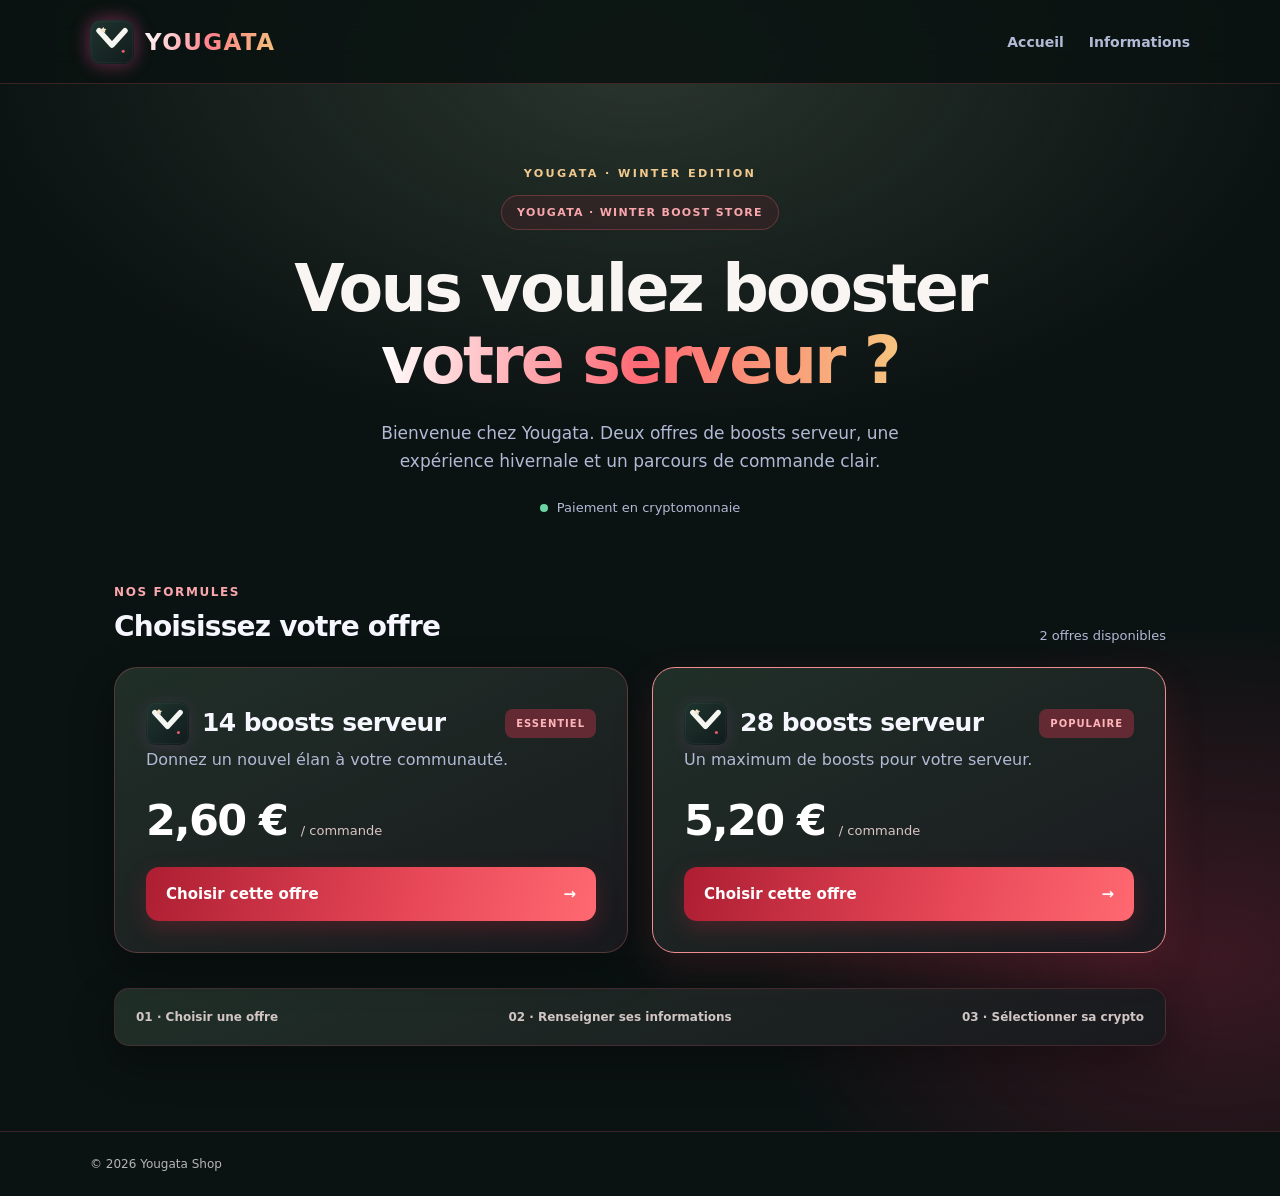
==== commit 5d7ae178: "Add files via upload" ====
--- a/index.html
+++ b/index.html
@@ -1 +1 @@
-<!doctype html><html lang="fr"><head><meta charset="utf-8"><meta name="viewport" content="width=device-width,initial-scale=1"><meta name="theme-color" content="#0d1615"><title>Yougata Shop — Accueil</title><link rel="stylesheet" href="style.css"></head><body><header><a class="brand" href="index.html"><img class="brand-logo" src="yougata-logo.svg" alt="Logo Yougata Shop"><b>YOUGATA</b></a><nav><a href="index.html">Accueil</a><a href="about.html">Informations</a></nav></header><main><section class="hero"><span class="pill">YOUGATA · WINTER BOOST STORE</span><h1>Vous voulez booster<br><em>votre serveur ?</em></h1><p>Bienvenue chez Yougata. Deux offres de boosts serveur, une expérience hivernale et un parcours de commande clair.</p><div class="hero-line"><span class="dot"></span> Paiement en cryptomonnaie</div></section><section class="offers"><div class="section-top"><div><span class="eyebrow">NOS FORMULES</span><h2>Choisissez votre offre</h2></div><span class="soft">2 offres disponibles</span></div><div class="grid"><article class="card"><div class="card-top"><div class="offer-heading"><img class="boost-icon" src="yougata-logo.svg" alt="Boost serveur Discord"><h3>14 boosts serveur</h3></div><span class="tag">ESSENTIEL</span></div><p>Donnez un nouvel élan à votre communauté.</p><div class="price">2,60 € <small>/ commande</small></div><a class="btn" href="checkout.html?plan=14">Choisir cette offre <span>→</span></a></article><article class="card featured"><div class="card-top"><div class="offer-heading"><img class="boost-icon" src="yougata-logo.svg" alt="Boost serveur Discord"><h3>28 boosts serveur</h3></div><span class="tag">POPULAIRE</span></div><p>Un maximum de boosts pour votre serveur.</p><div class="price">5,20 € <small>/ commande</small></div><a class="btn" href="checkout.html?plan=28">Choisir cette offre <span>→</span></a></article></div></section><section class="bottom-strip"><span>01 · Choisir une offre</span><span>02 · Renseigner ses informations</span><span>03 · Sélectionner sa crypto</span></section></main><footer>© 2026 Yougata Shop</footer><script src="app.js"></script><script src="snow.js" defer></script></body></html>+<!doctype html><html lang="fr"><head><meta charset="utf-8"><meta name="viewport" content="width=device-width,initial-scale=1"><meta name="theme-color" content="#0d1615"><title>Yougata Shop — Accueil</title><link rel="icon" type="image/svg+xml" href="yougata-logo.svg"><link rel="stylesheet" href="style.css"></head><body><header><a class="brand" href="index.html"><img class="brand-logo" src="yougata-logo.svg" alt="Logo Yougata Shop"><b>YOUGATA</b></a><nav><a href="index.html">Accueil</a><a href="about.html">Informations</a></nav></header><main><section class="hero"><span class="pill">YOUGATA · WINTER BOOST STORE</span><h1>Vous voulez booster<br><em>votre serveur ?</em></h1><p>Bienvenue chez Yougata. Deux offres de boosts serveur, une expérience hivernale et un parcours de commande clair.</p><div class="hero-line"><span class="dot"></span> Paiement en cryptomonnaie</div></section><section class="offers"><div class="section-top"><div><span class="eyebrow">NOS FORMULES</span><h2>Choisissez votre offre</h2></div><span class="soft">2 offres disponibles</span></div><div class="grid"><article class="card"><div class="card-top"><div class="offer-heading"><img class="boost-icon" src="yougata-logo.svg" alt="Boost serveur Discord"><h3>14 boosts serveur</h3></div><span class="tag">ESSENTIEL</span></div><p>Donnez un nouvel élan à votre communauté.</p><div class="price">2,60 € <small>/ commande</small></div><a class="btn" href="checkout.html?plan=14">Choisir cette offre <span>→</span></a></article><article class="card featured"><div class="card-top"><div class="offer-heading"><img class="boost-icon" src="yougata-logo.svg" alt="Boost serveur Discord"><h3>28 boosts serveur</h3></div><span class="tag">POPULAIRE</span></div><p>Un maximum de boosts pour votre serveur.</p><div class="price">5,20 € <small>/ commande</small></div><a class="btn" href="checkout.html?plan=28">Choisir cette offre <span>→</span></a></article></div></section><section class="bottom-strip"><span>01 · Choisir une offre</span><span>02 · Renseigner ses informations</span><span>03 · Sélectionner sa crypto</span></section></main><footer>© 2026 Yougata Shop</footer><script src="app.js"></script><script src="snow.js" defer></script></body></html>
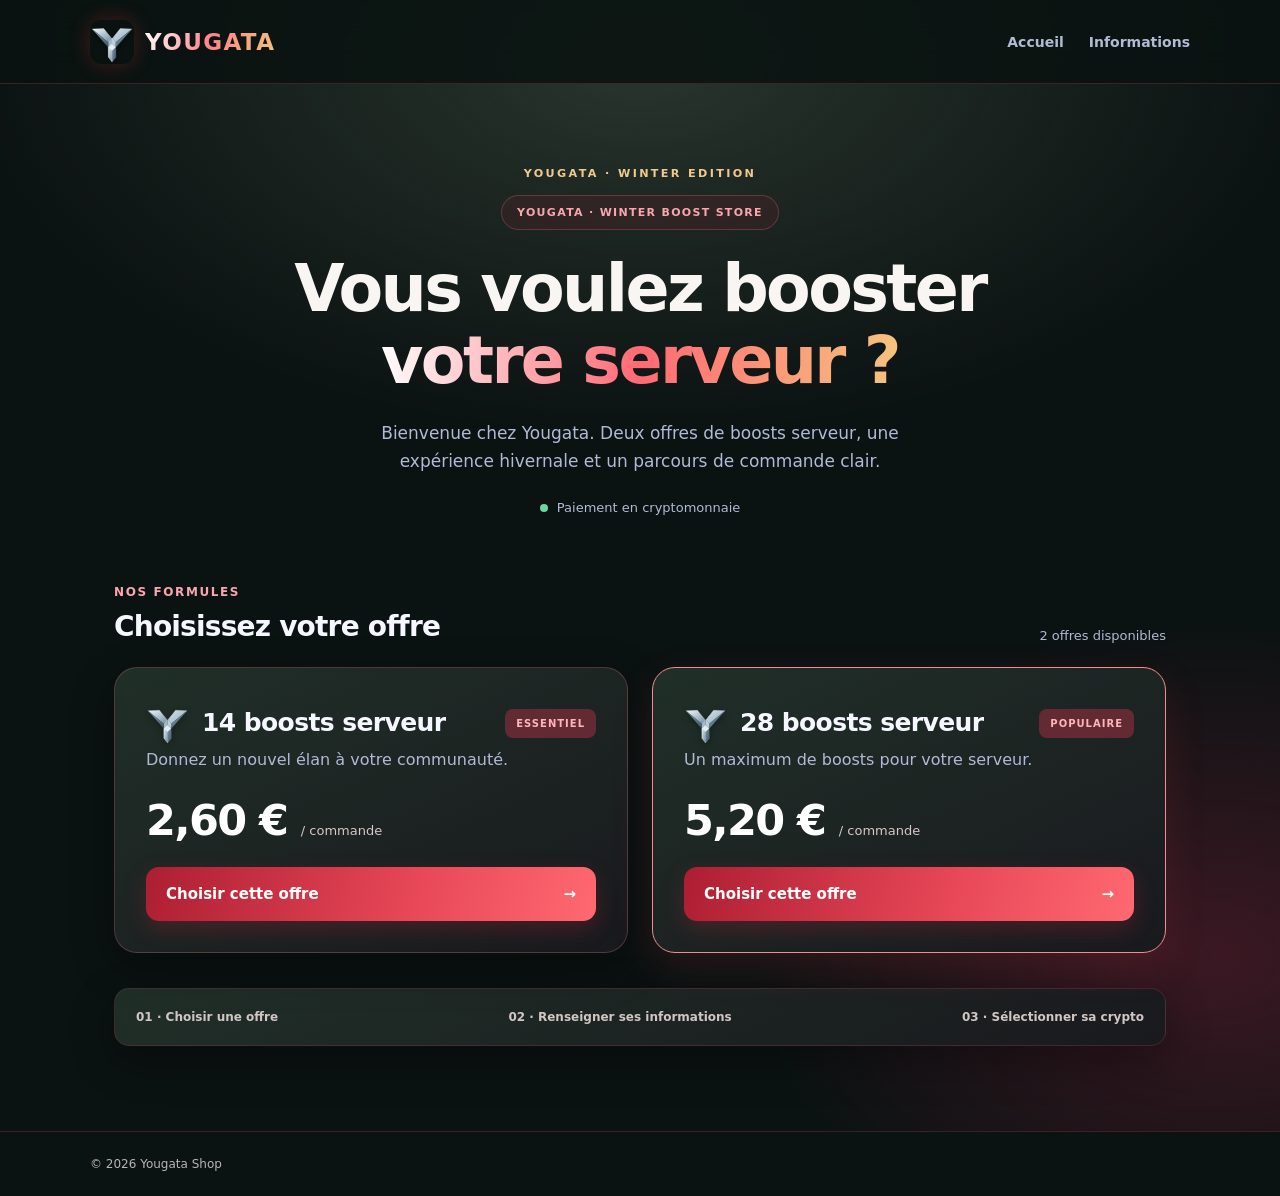
==== commit d3093173: "Add files via upload" ====
--- a/index.html
+++ b/index.html
@@ -1 +1 @@
-<!doctype html><html lang="fr"><head><meta charset="utf-8"><meta name="viewport" content="width=device-width,initial-scale=1"><meta name="theme-color" content="#0d1615"><title>Yougata Shop — Accueil</title><link rel="icon" type="image/svg+xml" href="yougata-logo.svg"><link rel="stylesheet" href="style.css"></head><body><header><a class="brand" href="index.html"><img class="brand-logo" src="yougata-logo.svg" alt="Logo Yougata Shop"><b>YOUGATA</b></a><nav><a href="index.html">Accueil</a><a href="about.html">Informations</a></nav></header><main><section class="hero"><span class="pill">YOUGATA · WINTER BOOST STORE</span><h1>Vous voulez booster<br><em>votre serveur ?</em></h1><p>Bienvenue chez Yougata. Deux offres de boosts serveur, une expérience hivernale et un parcours de commande clair.</p><div class="hero-line"><span class="dot"></span> Paiement en cryptomonnaie</div></section><section class="offers"><div class="section-top"><div><span class="eyebrow">NOS FORMULES</span><h2>Choisissez votre offre</h2></div><span class="soft">2 offres disponibles</span></div><div class="grid"><article class="card"><div class="card-top"><div class="offer-heading"><img class="boost-icon" src="yougata-logo.svg" alt="Boost serveur Discord"><h3>14 boosts serveur</h3></div><span class="tag">ESSENTIEL</span></div><p>Donnez un nouvel élan à votre communauté.</p><div class="price">2,60 € <small>/ commande</small></div><a class="btn" href="checkout.html?plan=14">Choisir cette offre <span>→</span></a></article><article class="card featured"><div class="card-top"><div class="offer-heading"><img class="boost-icon" src="yougata-logo.svg" alt="Boost serveur Discord"><h3>28 boosts serveur</h3></div><span class="tag">POPULAIRE</span></div><p>Un maximum de boosts pour votre serveur.</p><div class="price">5,20 € <small>/ commande</small></div><a class="btn" href="checkout.html?plan=28">Choisir cette offre <span>→</span></a></article></div></section><section class="bottom-strip"><span>01 · Choisir une offre</span><span>02 · Renseigner ses informations</span><span>03 · Sélectionner sa crypto</span></section></main><footer>© 2026 Yougata Shop</footer><script src="app.js"></script><script src="snow.js" defer></script></body></html>+<!doctype html><html lang="fr"><head><meta charset="utf-8"><meta name="viewport" content="width=device-width,initial-scale=1"><meta name="theme-color" content="#0d1615"><title>Yougata Shop — Accueil</title><link rel="icon" type="image/svg+xml" href="yougata-logo.svg?v=25"><link rel="stylesheet" href="style.css"></head><body><header><a class="brand" href="index.html"><img class="brand-logo" src="yougata-logo.svg?v=25" alt="Logo Yougata Shop"><b>YOUGATA</b></a><nav><a href="index.html">Accueil</a><a href="about.html">Informations</a></nav></header><main><section class="hero"><span class="pill">YOUGATA · WINTER BOOST STORE</span><h1>Vous voulez booster<br><em>votre serveur ?</em></h1><p>Bienvenue chez Yougata. Deux offres de boosts serveur, une expérience hivernale et un parcours de commande clair.</p><div class="hero-line"><span class="dot"></span> Paiement en cryptomonnaie</div></section><section class="offers"><div class="section-top"><div><span class="eyebrow">NOS FORMULES</span><h2>Choisissez votre offre</h2></div><span class="soft">2 offres disponibles</span></div><div class="grid"><article class="card"><div class="card-top"><div class="offer-heading"><img class="boost-icon" src="yougata-logo.svg?v=25" alt="Boost serveur Discord"><h3>14 boosts serveur</h3></div><span class="tag">ESSENTIEL</span></div><p>Donnez un nouvel élan à votre communauté.</p><div class="price">2,60 € <small>/ commande</small></div><a class="btn" href="checkout.html?plan=14">Choisir cette offre <span>→</span></a></article><article class="card featured"><div class="card-top"><div class="offer-heading"><img class="boost-icon" src="yougata-logo.svg?v=25" alt="Boost serveur Discord"><h3>28 boosts serveur</h3></div><span class="tag">POPULAIRE</span></div><p>Un maximum de boosts pour votre serveur.</p><div class="price">5,20 € <small>/ commande</small></div><a class="btn" href="checkout.html?plan=28">Choisir cette offre <span>→</span></a></article></div></section><section class="bottom-strip"><span>01 · Choisir une offre</span><span>02 · Renseigner ses informations</span><span>03 · Sélectionner sa crypto</span></section></main><footer>© 2026 Yougata Shop</footer><script src="app.js"></script><script src="snow.js" defer></script></body></html>
--- a/style.css
+++ b/style.css
@@ -92,3 +92,9 @@
 .brand-logo{width:44px;height:44px;object-fit:contain}
 .hero:before{content:"YOUGATA · WINTER EDITION";letter-spacing:.21em}
 @media(max-width:650px){.qr-area{min-height:220px}.brand-logo{width:36px;height:36px}}
+
+/* V24 — metallic Yougata identity */
+.brand-logo{object-fit:contain;filter:drop-shadow(0 2px 3px rgba(0,0,0,.4));}
+.boost-icon{object-fit:contain;filter:drop-shadow(0 2px 3px rgba(0,0,0,.32));}
+.brand:focus-visible,.btn:focus-visible,.coin:focus-visible{outline:3px solid #c8d9e3;outline-offset:4px;}
+@media(prefers-reduced-motion:reduce){*,*::before,*::after{scroll-behavior:auto!important;animation-duration:.01ms!important;transition-duration:.01ms!important;}}
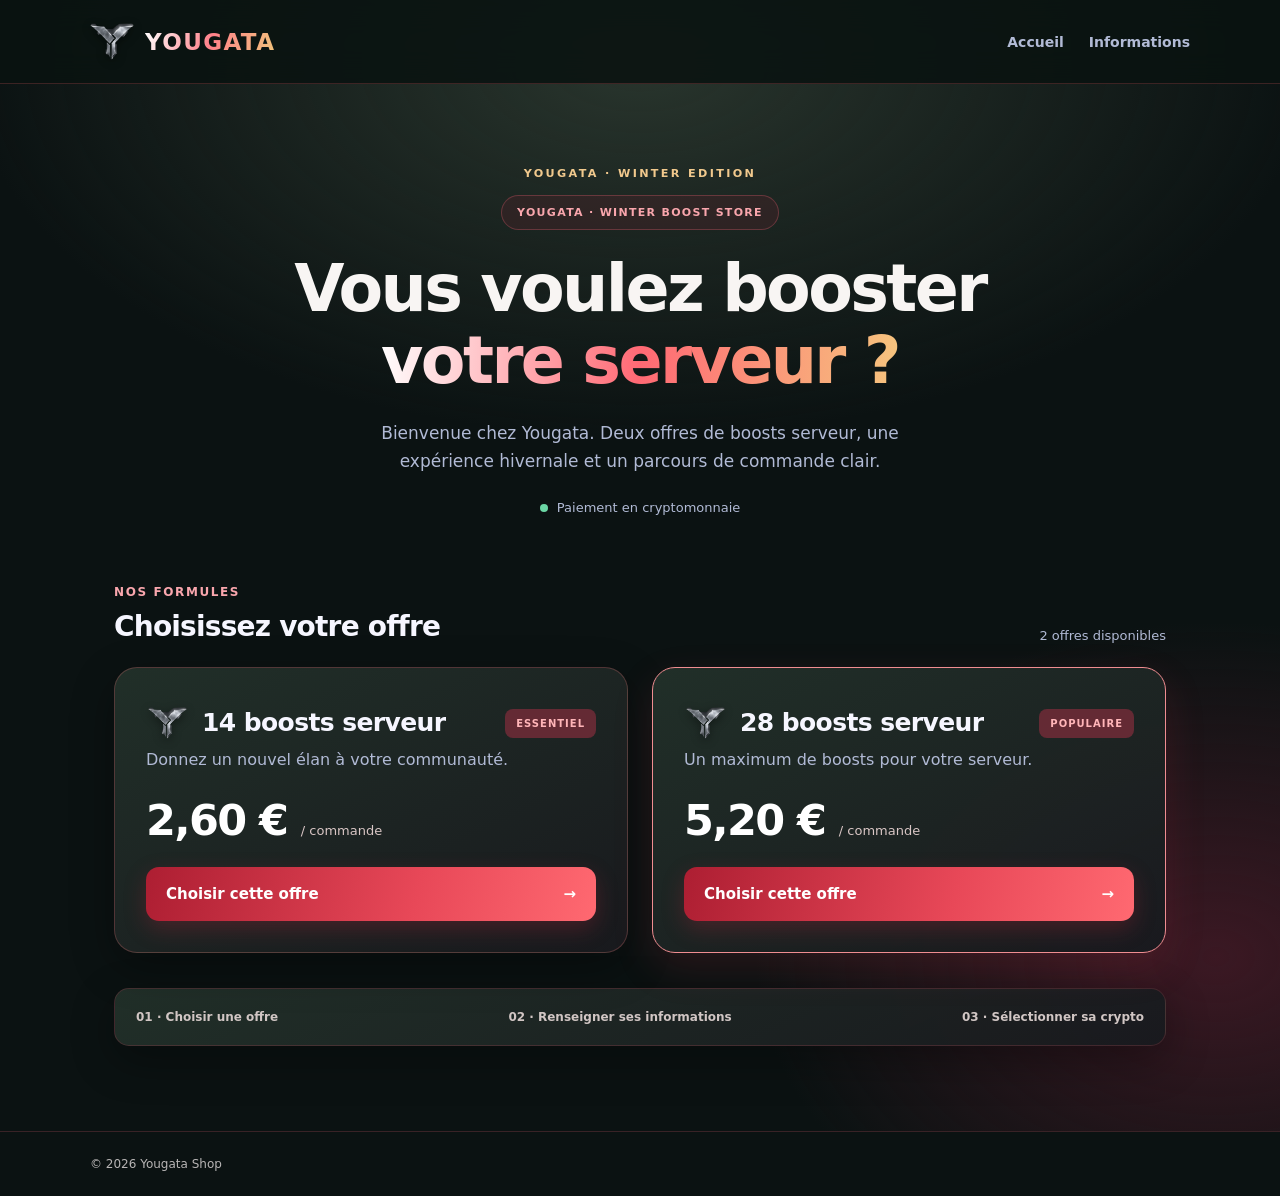
==== commit b75d9026: "Add files via upload" ====
--- a/index.html
+++ b/index.html
@@ -1 +1 @@
-<!doctype html><html lang="fr"><head><meta charset="utf-8"><meta name="viewport" content="width=device-width,initial-scale=1"><meta name="theme-color" content="#0d1615"><title>Yougata Shop — Accueil</title><link rel="icon" type="image/svg+xml" href="yougata-logo.svg?v=25"><link rel="stylesheet" href="style.css"></head><body><header><a class="brand" href="index.html"><img class="brand-logo" src="yougata-logo.svg?v=25" alt="Logo Yougata Shop"><b>YOUGATA</b></a><nav><a href="index.html">Accueil</a><a href="about.html">Informations</a></nav></header><main><section class="hero"><span class="pill">YOUGATA · WINTER BOOST STORE</span><h1>Vous voulez booster<br><em>votre serveur ?</em></h1><p>Bienvenue chez Yougata. Deux offres de boosts serveur, une expérience hivernale et un parcours de commande clair.</p><div class="hero-line"><span class="dot"></span> Paiement en cryptomonnaie</div></section><section class="offers"><div class="section-top"><div><span class="eyebrow">NOS FORMULES</span><h2>Choisissez votre offre</h2></div><span class="soft">2 offres disponibles</span></div><div class="grid"><article class="card"><div class="card-top"><div class="offer-heading"><img class="boost-icon" src="yougata-logo.svg?v=25" alt="Boost serveur Discord"><h3>14 boosts serveur</h3></div><span class="tag">ESSENTIEL</span></div><p>Donnez un nouvel élan à votre communauté.</p><div class="price">2,60 € <small>/ commande</small></div><a class="btn" href="checkout.html?plan=14">Choisir cette offre <span>→</span></a></article><article class="card featured"><div class="card-top"><div class="offer-heading"><img class="boost-icon" src="yougata-logo.svg?v=25" alt="Boost serveur Discord"><h3>28 boosts serveur</h3></div><span class="tag">POPULAIRE</span></div><p>Un maximum de boosts pour votre serveur.</p><div class="price">5,20 € <small>/ commande</small></div><a class="btn" href="checkout.html?plan=28">Choisir cette offre <span>→</span></a></article></div></section><section class="bottom-strip"><span>01 · Choisir une offre</span><span>02 · Renseigner ses informations</span><span>03 · Sélectionner sa crypto</span></section></main><footer>© 2026 Yougata Shop</footer><script src="app.js"></script><script src="snow.js" defer></script></body></html>+<!doctype html><html lang="fr"><head><meta charset="utf-8"><meta name="viewport" content="width=device-width,initial-scale=1"><meta name="theme-color" content="#0d1615"><title>Yougata Shop — Accueil</title><link rel="icon" type="image/png" href="yougata-logo.png?v=26"><link rel="stylesheet" href="style.css"></head><body><header><a class="brand" href="index.html"><img class="brand-logo" src="yougata-logo.png?v=26" alt="Logo Yougata Shop"><b>YOUGATA</b></a><nav><a href="index.html">Accueil</a><a href="about.html">Informations</a></nav></header><main><section class="hero"><span class="pill">YOUGATA · WINTER BOOST STORE</span><h1>Vous voulez booster<br><em>votre serveur ?</em></h1><p>Bienvenue chez Yougata. Deux offres de boosts serveur, une expérience hivernale et un parcours de commande clair.</p><div class="hero-line"><span class="dot"></span> Paiement en cryptomonnaie</div></section><section class="offers"><div class="section-top"><div><span class="eyebrow">NOS FORMULES</span><h2>Choisissez votre offre</h2></div><span class="soft">2 offres disponibles</span></div><div class="grid"><article class="card"><div class="card-top"><div class="offer-heading"><img class="boost-icon" src="yougata-logo.png?v=26" alt="Boost serveur Discord"><h3>14 boosts serveur</h3></div><span class="tag">ESSENTIEL</span></div><p>Donnez un nouvel élan à votre communauté.</p><div class="price">2,60 € <small>/ commande</small></div><a class="btn" href="checkout.html?plan=14">Choisir cette offre <span>→</span></a></article><article class="card featured"><div class="card-top"><div class="offer-heading"><img class="boost-icon" src="yougata-logo.png?v=26" alt="Boost serveur Discord"><h3>28 boosts serveur</h3></div><span class="tag">POPULAIRE</span></div><p>Un maximum de boosts pour votre serveur.</p><div class="price">5,20 € <small>/ commande</small></div><a class="btn" href="checkout.html?plan=28">Choisir cette offre <span>→</span></a></article></div></section><section class="bottom-strip"><span>01 · Choisir une offre</span><span>02 · Renseigner ses informations</span><span>03 · Sélectionner sa crypto</span></section></main><footer>© 2026 Yougata Shop</footer><script src="app.js"></script><script src="snow.js" defer></script></body></html>
--- a/style.css
+++ b/style.css
@@ -98,3 +98,7 @@
 .boost-icon{object-fit:contain;filter:drop-shadow(0 2px 3px rgba(0,0,0,.32));}
 .brand:focus-visible,.btn:focus-visible,.coin:focus-visible{outline:3px solid #c8d9e3;outline-offset:4px;}
 @media(prefers-reduced-motion:reduce){*,*::before,*::after{scroll-behavior:auto!important;animation-duration:.01ms!important;transition-duration:.01ms!important;}}
+
+/* V26: realistic metallic Y transparent */
+.brand-logo,.boost-icon{object-fit:contain;background:transparent;box-shadow:none;border-radius:0;filter:drop-shadow(0 3px 5px rgba(0,0,0,.4));}
+.boost-icon{padding:2px;}
